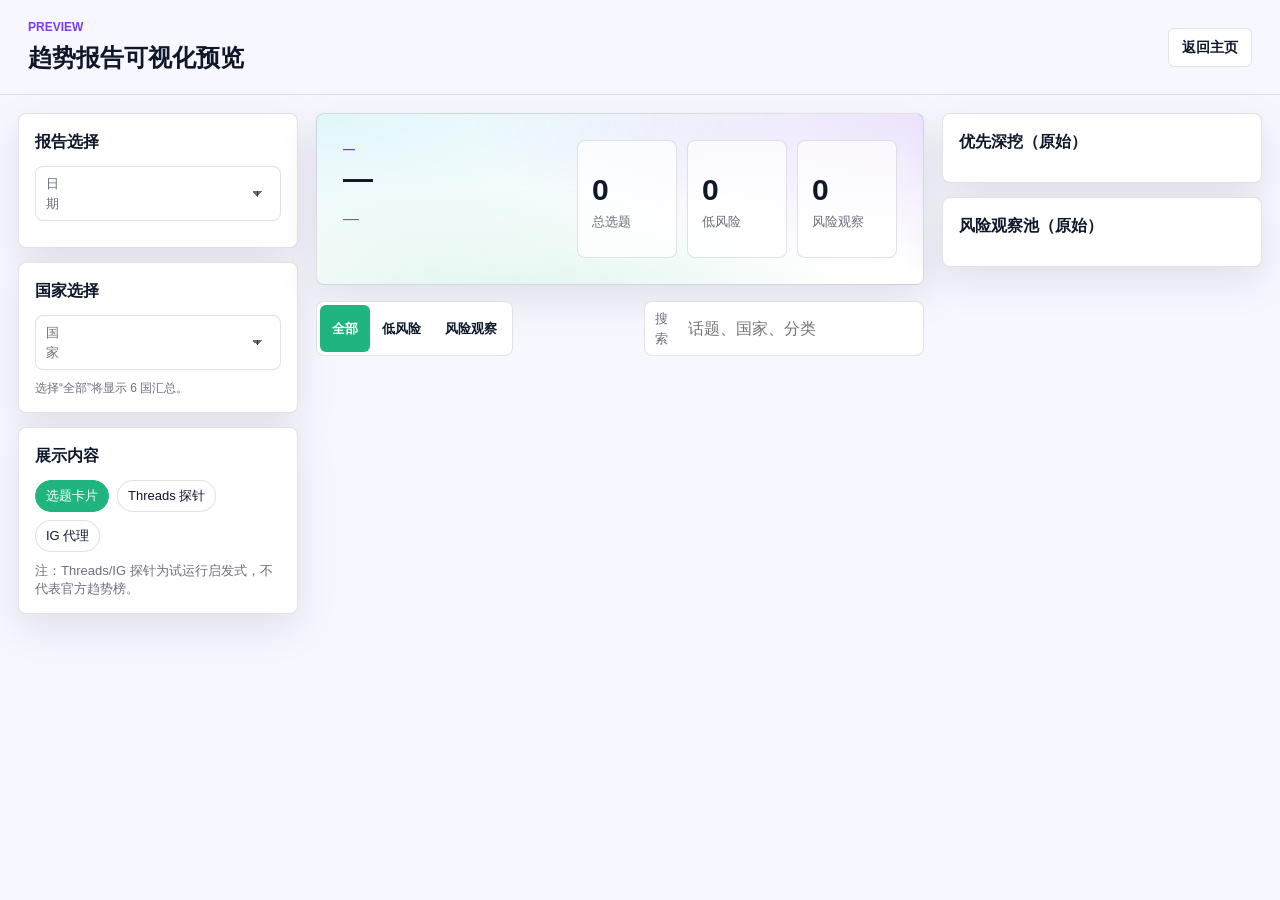
==== preview.html @ 1e67aeae "Add visual preview page" ====
<!doctype html>
<html lang="zh-CN">
  <head>
    <meta charset="utf-8" />
    <meta name="viewport" content="width=device-width, initial-scale=1" />
    <title>趋势报告可视化预览</title>
    <link rel="stylesheet" href="./styles.css" />
  </head>
  <body>
    <a class="skip-link" href="#main">Skip to content</a>
    <header class="topbar">
      <div>
        <p class="eyebrow">Preview</p>
        <h1>趋势报告可视化预览</h1>
      </div>
      <div class="top-actions">
        <a class="button" href="./index.html">返回主页</a>
      </div>
    </header>

    <main id="main" class="layout">
      <aside class="sidebar" aria-label="预览筛选">
        <section class="panel">
          <h2>报告选择</h2>
          <label class="search-box sidebar-search">
            <span>日期</span>
            <select id="pvReportSelect" aria-label="Report date"></select>
          </label>
          <p id="pvReportMeta" class="helper-text" aria-live="polite"></p>
        </section>

        <section class="panel">
          <h2>国家选择</h2>
          <label class="search-box sidebar-search">
            <span>国家</span>
            <select id="pvCountrySelect" aria-label="Country"></select>
          </label>
          <p class="helper-text">选择“全部”将显示 6 国汇总。</p>
        </section>

        <section class="panel compact">
          <h2>展示内容</h2>
          <div class="filter-list">
            <button class="filter-chip active" data-pv-tab="topics" type="button">选题卡片</button>
            <button class="filter-chip" data-pv-tab="threads" type="button">Threads 探针</button>
            <button class="filter-chip" data-pv-tab="ig" type="button">IG 代理</button>
          </div>
          <p class="helper-text">注：Threads/IG 探针为试运行启发式，不代表官方趋势榜。</p>
        </section>
      </aside>

      <section class="content">
        <section class="hero">
          <div>
            <p id="pvEyebrow" class="eyebrow">—</p>
            <h2 id="pvTitle">—</h2>
            <p id="pvSubtitle">—</p>
          </div>
          <div class="hero-metrics" aria-label="汇总指标">
            <div><strong id="pvTopicCount">0</strong><span>总选题</span></div>
            <div><strong id="pvLowCount">0</strong><span>低风险</span></div>
            <div><strong id="pvWatchCount">0</strong><span>风险观察</span></div>
          </div>
        </section>

        <section class="toolbar" aria-label="预览工具栏">
          <div class="segmented" role="group" aria-label="风险筛选">
            <button class="active" data-pv-risk="all" type="button">全部</button>
            <button data-pv-risk="low" type="button">低风险</button>
            <button data-pv-risk="watch" type="button">风险观察</button>
          </div>
          <label class="search-box">
            <span>搜索</span>
            <input id="pvSearch" type="search" placeholder="话题、国家、分类" />
          </label>
        </section>

        <section id="pvContent" class="country-sections" aria-live="polite"></section>
      </section>

      <aside class="rightbar">
        <section class="panel">
          <h2>优先深挖（原始）</h2>
          <ol id="pvPriority" class="priority-list"></ol>
        </section>
        <section class="panel">
          <h2>风险观察池（原始）</h2>
          <div id="pvRiskPool" class="risk-list"></div>
        </section>
      </aside>
    </main>

    <script src="./app.js?v=202605201706"></script>
    <script src="./preview.js"></script>
  </body>
</html>
---- styles.css ----
:root {
  /* Youthful, vibrant palette (light-only) */
  --bg: #f7f7ff;
  --surface: #ffffff;
  --surface-2: #f1f6ff;
  --text: #0f172a;
  --muted: rgba(15, 23, 42, 0.62);
  --line: rgba(15, 23, 42, 0.12);
  --green: #20b47e;
  --green-dark: #0e8d61;
  --amber: #ff8a00;
  --amber-bg: rgba(255, 138, 0, 0.16);
  --blue: #3b5bff;
  --blue-bg: rgba(59, 91, 255, 0.14);
  --red: #ff4d6d;
  --red-bg: rgba(255, 77, 109, 0.14);
  --shadow: 0 14px 42px rgba(15, 23, 42, 0.1);
  --focus: rgba(59, 91, 255, 0.45);
  --radius: 12px;
  --topbar-bg: rgba(247, 247, 255, 0.82);
  --accent-1: #7c3aed;
  --accent-1-bg: rgba(124, 58, 237, 0.14);
  --accent-2: #06b6d4;
  --accent-2-bg: rgba(6, 182, 212, 0.12);
}

* {
  box-sizing: border-box;
}

body {
  margin: 0;
  background: var(--bg);
  color: var(--text);
  font-family: -apple-system, BlinkMacSystemFont, "Segoe UI", "PingFang SC", "Microsoft YaHei", sans-serif;
  line-height: 1.5;
}

a {
  color: inherit;
}

.skip-link {
  position: absolute;
  left: 12px;
  top: 12px;
  padding: 10px 12px;
  border-radius: 999px;
  border: 1px solid var(--line);
  background: var(--surface);
  transform: translateY(-160%);
  transition: transform 180ms ease;
  z-index: 10;
}

.skip-link:focus {
  transform: translateY(0);
  outline: none;
  box-shadow: 0 0 0 4px var(--focus);
}

.helper-text {
  margin: 10px 0 0;
  color: var(--muted);
  font-size: 12px;
  line-height: 1.35;
}

.panel,
.country-card,
.hero {
  border-radius: var(--radius);
}

.status-banner {
  margin: 12px 28px 0;
  padding: 10px 12px;
  border-radius: 12px;
  border: 1px solid var(--line);
  background: #eaf7f1;
  color: var(--text);
  font-size: 14px;
  display: flex;
  gap: 10px;
  align-items: center;
  justify-content: space-between;
}

.status-banner.warn {
  background: var(--amber-bg);
  border-color: rgba(160, 92, 0, 0.35);
}

.status-banner .status-actions a {
  color: var(--blue);
  text-decoration: underline;
}

.topbar {
  position: sticky;
  top: 0;
  z-index: 5;
  display: flex;
  align-items: center;
  justify-content: space-between;
  gap: 24px;
  padding: 18px 28px;
  background: var(--topbar-bg);
  border-bottom: 1px solid var(--line);
  backdrop-filter: blur(14px);
}

h1,
h2,
h3,
p {
  margin: 0;
}

h1 {
  font-size: 24px;
  letter-spacing: 0;
}

h2 {
  font-size: 16px;
  letter-spacing: 0;
}

h3 {
  font-size: 16px;
  letter-spacing: 0;
}

.eyebrow {
  margin-bottom: 4px;
  color: var(--accent-1);
  font-size: 12px;
  font-weight: 700;
  letter-spacing: 0;
  text-transform: uppercase;
}

.top-actions {
  display: flex;
  flex-wrap: wrap;
  gap: 10px;
}

.button {
  display: inline-flex;
  align-items: center;
  min-height: 36px;
  padding: 8px 13px;
  border: 1px solid var(--line);
  border-radius: 6px;
  background: var(--surface);
  color: var(--text);
  font-size: 14px;
  font-weight: 650;
  text-decoration: none;
  cursor: pointer;
  transition: background 160ms ease, border-color 160ms ease, transform 120ms ease;
}

.button.primary {
  border-color: var(--green);
  background: var(--green);
  color: #fff;
}

.button:hover {
  border-color: rgba(96, 112, 107, 0.45);
}

.button:active {
  transform: translateY(1px);
}

.layout {
  display: grid;
  grid-template-columns: 280px minmax(0, 1fr) 320px;
  gap: 18px;
  padding: 18px;
}

.sidebar,
.rightbar {
  display: flex;
  flex-direction: column;
  gap: 14px;
}

.panel {
  padding: 16px;
  border: 1px solid var(--line);
  border-radius: 8px;
  background: var(--surface);
  box-shadow: var(--shadow);
}

.panel h2 {
  margin-bottom: 12px;
}

.panel.compact p {
  color: var(--muted);
  font-size: 13px;
}

.report-item,
.filter-chip,
.segmented button {
  border: 1px solid var(--line);
  background: var(--surface);
  color: var(--text);
  cursor: pointer;
}

.report-item {
  display: block;
  width: 100%;
  padding: 12px;
  border-radius: 8px;
  text-align: left;
}

.report-list {
  display: grid;
  gap: 8px;
}

.sidebar-search {
  min-width: 0;
  width: 100%;
  margin-bottom: 10px;
}

.report-list--compact {
  max-height: 360px;
  overflow: auto;
  padding-right: 2px;
}

.report-list--compact .report-item {
  padding: 10px;
}

.report-item.active {
  border-color: var(--green);
  background: var(--surface-2);
}

.report-item span {
  display: block;
  font-weight: 750;
}

.report-item small {
  display: block;
  margin-top: 3px;
  color: var(--muted);
}

.filter-list {
  display: flex;
  flex-wrap: wrap;
  gap: 8px;
}

.filter-chip {
  min-height: 32px;
  padding: 6px 10px;
  border-radius: 999px;
  font-size: 13px;
}

.filter-chip.active {
  border-color: var(--green);
  background: var(--green);
  color: #fff;
}

.content {
  min-width: 0;
}

.hero {
  display: grid;
  grid-template-columns: minmax(0, 1fr) 320px;
  gap: 20px;
  align-items: stretch;
  padding: 26px;
  border: 1px solid var(--line);
  border-radius: 8px;
  background:
    radial-gradient(900px 280px at 0% 0%, var(--accent-2-bg), transparent 55%),
    radial-gradient(760px 260px at 100% 0%, var(--accent-1-bg), transparent 60%),
    radial-gradient(680px 240px at 30% 120%, rgba(32, 180, 126, 0.16), transparent 55%),
    var(--surface);
  box-shadow: var(--shadow);
}

.hero h2 {
  margin-bottom: 10px;
  font-size: 30px;
  line-height: 1.15;
}

.hero p:not(.eyebrow) {
  max-width: 760px;
  color: var(--muted);
}

.hero-metrics {
  display: grid;
  grid-template-columns: repeat(3, 1fr);
  gap: 10px;
}

.hero-metrics div {
  display: flex;
  flex-direction: column;
  justify-content: center;
  min-height: 118px;
  padding: 14px;
  border: 1px solid var(--line);
  border-radius: 8px;
  background: rgba(255, 255, 255, 0.72);
}

.hero-metrics strong {
  font-size: 30px;
}

.hero-metrics span {
  color: var(--muted);
  font-size: 13px;
}

.toolbar {
  display: flex;
  justify-content: space-between;
  gap: 12px;
  margin: 16px 0;
}

.segmented,
.language-switch {
  display: inline-flex;
  padding: 3px;
  border: 1px solid var(--line);
  border-radius: 8px;
  background: var(--surface);
}

.segmented button,
.language-switch button {
  min-height: 34px;
  padding: 6px 12px;
  border: 0;
  border-radius: 6px;
  background: transparent;
  color: var(--text);
  cursor: pointer;
  font-weight: 650;
}

.segmented button.active,
.language-switch button.active {
  background: var(--green);
  color: #fff;
}

.search-box {
  display: flex;
  align-items: center;
  gap: 8px;
  min-width: 0;
  padding: 7px 10px;
  border: 1px solid var(--line);
  border-radius: 8px;
  background: var(--surface);
}

.toolbar .search-box {
  min-width: 280px;
}

.sidebar .search-box {
  width: 100%;
}

.search-box span {
  color: var(--muted);
  font-size: 13px;
}

.search-box input {
  min-width: 0;
  flex: 1 1 auto;
  width: 100%;
  border: 0;
  outline: 0;
  background: transparent;
  color: var(--text);
  font: inherit;
}

.search-box select {
  min-width: 0;
  flex: 1 1 auto;
  width: 100%;
  border: 0;
  outline: 0;
  background: transparent;
  color: var(--text);
  font: inherit;
  appearance: none;
  -webkit-appearance: none;
  padding-right: 20px;
  text-overflow: ellipsis;
  white-space: nowrap;
  overflow: hidden;
  background-image: linear-gradient(45deg, transparent 50%, var(--muted) 50%),
    linear-gradient(135deg, var(--muted) 50%, transparent 50%);
  background-position:
    calc(100% - 12px) 50%,
    calc(100% - 7px) 50%;
  background-size: 6px 6px, 6px 6px;
  background-repeat: no-repeat;
}

button:focus-visible,
a:focus-visible,
select:focus-visible,
input:focus-visible {
  outline: none;
  box-shadow: 0 0 0 4px var(--focus);
  border-radius: 10px;
}

@media (prefers-reduced-motion: reduce) {
  * {
    scroll-behavior: auto !important;
    transition: none !important;
    animation: none !important;
  }
}

.country-sections {
  display: grid;
  gap: 16px;
}

.country-card {
  border: 1px solid var(--line);
  border-radius: 8px;
  background: var(--surface);
  box-shadow: var(--shadow);
  overflow: hidden;
}

.country-head {
  display: flex;
  align-items: center;
  justify-content: space-between;
  gap: 14px;
  padding: 18px;
  border-bottom: 1px solid var(--line);
}

.country-head p {
  color: var(--muted);
  font-size: 13px;
}

.country-meta {
  display: flex;
  gap: 8px;
  flex-wrap: wrap;
  justify-content: flex-end;
}

.badge {
  display: inline-flex;
  align-items: center;
  min-height: 26px;
  padding: 4px 8px;
  border-radius: 999px;
  background: var(--surface-2);
  color: var(--muted);
  font-size: 12px;
  font-weight: 700;
}

.badge.low {
  background: #e9f7ef;
  color: var(--green-dark);
}

.badge.watch {
  background: var(--amber-bg);
  color: var(--amber);
}

.topic-grid {
  display: grid;
  grid-template-columns: repeat(2, minmax(0, 1fr));
  gap: 10px;
  padding: 14px;
}

.topic-card {
  display: grid;
  gap: 10px;
  padding: 14px;
  border: 1px solid var(--line);
  border-radius: 8px;
  background: #fff;
}

.topic-card.watch {
  background: linear-gradient(0deg, rgba(255, 244, 223, 0.55), rgba(255, 244, 223, 0.55)), #fff;
}

.topic-title {
  display: flex;
  align-items: flex-start;
  justify-content: space-between;
  gap: 10px;
}

.topic-title strong {
  overflow-wrap: anywhere;
}

.topic-card p {
  color: var(--muted);
  font-size: 13px;
}

.links {
  display: flex;
  flex-wrap: wrap;
  gap: 8px;
}

.links a {
  display: inline-flex;
  align-items: center;
  min-height: 30px;
  padding: 5px 9px;
  border-radius: 6px;
  background: var(--blue-bg);
  color: var(--blue);
  font-size: 13px;
  font-weight: 700;
  text-decoration: none;
}

.priority-list,
.risk-list {
  display: grid;
  gap: 10px;
  margin: 0;
  padding: 0;
}

.priority-list {
  padding-left: 20px;
}

.priority-list li {
  padding-left: 4px;
}

.priority-list strong,
.risk-item strong {
  display: block;
  overflow-wrap: anywhere;
}

.priority-list span,
.risk-item span {
  display: block;
  color: var(--muted);
  font-size: 12px;
}

.risk-item {
  padding: 10px;
  border: 1px solid var(--line);
  border-radius: 8px;
  background: var(--red-bg);
}

.risk-item span {
  color: var(--red);
}

.toast {
  position: fixed;
  right: 18px;
  bottom: 18px;
  transform: translateY(80px);
  padding: 10px 14px;
  border-radius: 8px;
  background: var(--green-dark);
  color: #fff;
  opacity: 0;
  transition: 0.2s ease;
}

.toast.show {
  transform: translateY(0);
  opacity: 1;
}

@media (max-width: 1180px) {
  .layout {
    grid-template-columns: 240px minmax(0, 1fr);
  }

  .rightbar {
    grid-column: 1 / -1;
    display: grid;
    grid-template-columns: repeat(3, 1fr);
  }

  .hero {
    grid-template-columns: 1fr;
  }
}

@media (max-width: 820px) {
  .topbar,
  .toolbar,
  .country-head {
    align-items: stretch;
    flex-direction: column;
  }

  .layout {
    grid-template-columns: 1fr;
    padding: 12px;
  }

  .rightbar {
    grid-template-columns: 1fr;
  }

  .topic-grid {
    grid-template-columns: 1fr;
  }

  .hero-metrics {
    grid-template-columns: 1fr;
  }

  .search-box {
    min-width: 0;
  }
}
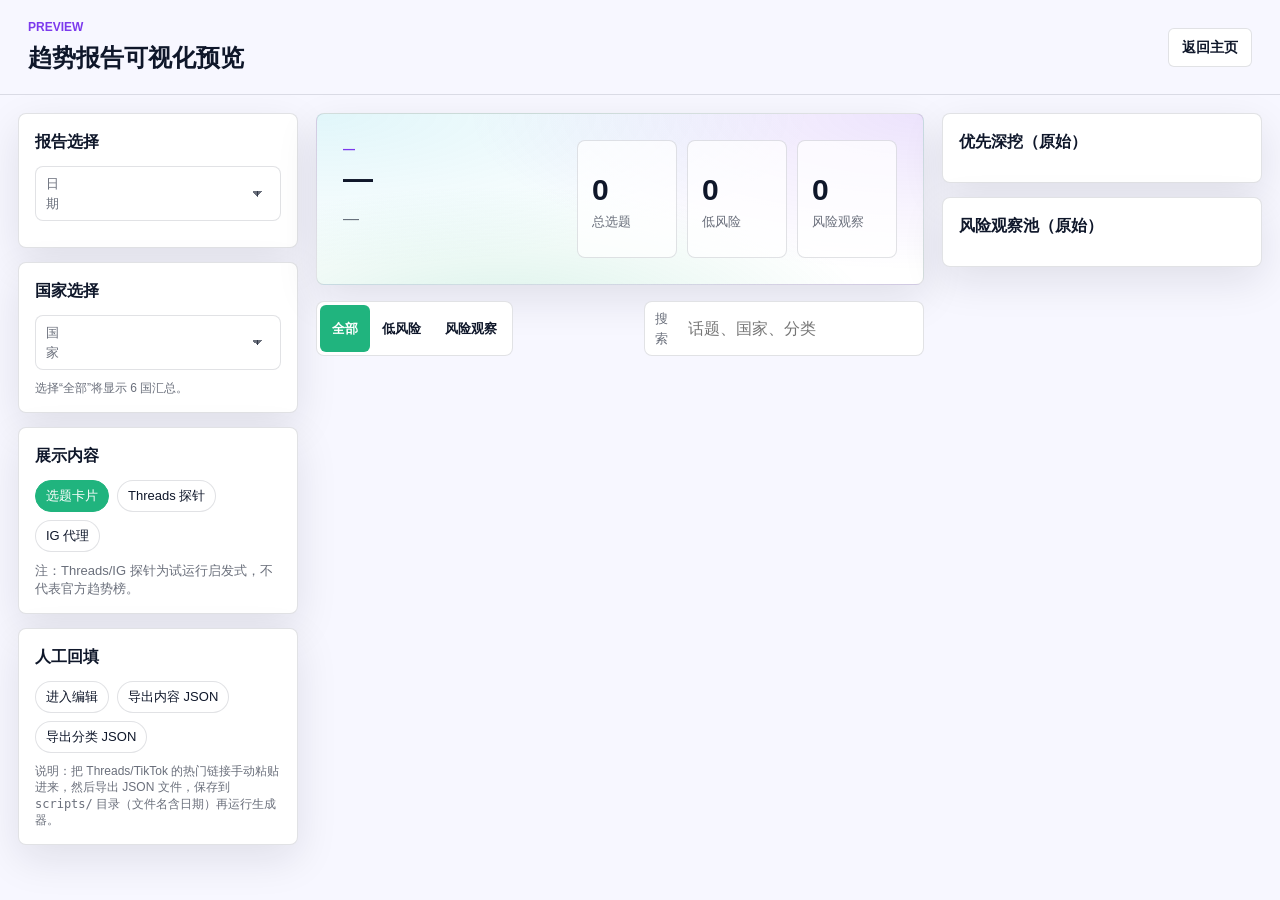
==== commit 9a5a7dbd: "Add manual editor to preview" ====
--- a/preview.html
+++ b/preview.html
@@ -47,6 +47,19 @@
           </div>
           <p class="helper-text">注：Threads/IG 探针为试运行启发式，不代表官方趋势榜。</p>
         </section>
+
+        <section class="panel">
+          <h2>人工回填</h2>
+          <div class="filter-list">
+            <button id="pvEditToggle" class="filter-chip" type="button">进入编辑</button>
+            <button id="pvExportSignals" class="filter-chip" type="button">导出内容 JSON</button>
+            <button id="pvExportOverrides" class="filter-chip" type="button">导出分类 JSON</button>
+          </div>
+          <p class="helper-text">
+            说明：把 Threads/TikTok 的热门链接手动粘贴进来，然后导出 JSON 文件，保存到
+            <code>scripts/</code> 目录（文件名含日期）再运行生成器。
+          </p>
+        </section>
       </aside>
 
       <section class="content">
@@ -90,7 +103,80 @@
       </aside>
     </main>
 
-    <script src="./app.js?v=202605201706"></script>
+    <dialog id="pvEditor" class="pv-dialog">
+      <form method="dialog" class="pv-dialog-inner">
+        <header class="pv-dialog-head">
+          <div>
+            <p class="eyebrow">Manual Verify</p>
+            <h2 id="pvEditorTitle">—</h2>
+            <p id="pvEditorMeta" class="helper-text">—</p>
+          </div>
+          <button class="button" value="cancel" type="submit">关闭</button>
+        </header>
+
+        <div class="pv-form">
+          <label>
+            <span>二次确认分类（可选）</span>
+            <select id="pvEditorType">
+              <option value="">不覆盖</option>
+              <option value="Sports / Event">Sports / Event</option>
+              <option value="Drama / Variety / Entertainment">Drama / Variety / Entertainment</option>
+              <option value="Music / Show / Release">Music / Show / Release</option>
+              <option value="Celebrity / Fandom">Celebrity / Fandom</option>
+              <option value="Brand / Consumer">Brand / Consumer</option>
+              <option value="Travel / Local Event">Travel / Local Event</option>
+              <option value="General / To Classify">General / To Classify</option>
+            </select>
+          </label>
+
+          <label>
+            <span>风险（可选）</span>
+            <select id="pvEditorRisk">
+              <option value="">不覆盖</option>
+              <option value="Low">Low</option>
+              <option value="Political / Controversy">Political / Controversy</option>
+              <option value="Legal / Fraud">Legal / Fraud</option>
+              <option value="Medical / Sensitive">Medical / Sensitive</option>
+              <option value="Disaster / Memorial">Disaster / Memorial</option>
+              <option value="Speculation / Crypto-Shill Risk">Speculation / Crypto-Shill Risk</option>
+              <option value="Adult / Low-Quality Ad Risk">Adult / Low-Quality Ad Risk</option>
+            </select>
+          </label>
+
+          <label>
+            <span>Threads Top（每行 1 个链接）</span>
+            <textarea id="pvEditorThreadsTop" rows="4" placeholder="https://www.threads.com/..."></textarea>
+          </label>
+
+          <label>
+            <span>Threads Recent（每行 1 个链接）</span>
+            <textarea id="pvEditorThreadsRecent" rows="3" placeholder="https://www.threads.com/..."></textarea>
+          </label>
+
+          <label>
+            <span>TikTok Top（每行 1 个链接）</span>
+            <textarea id="pvEditorTikTokTop" rows="4" placeholder="https://www.tiktok.com/@.../video/..."></textarea>
+          </label>
+
+          <label>
+            <span>TikTok Recent（每行 1 个链接）</span>
+            <textarea id="pvEditorTikTokRecent" rows="3" placeholder="https://www.tiktok.com/@.../video/..."></textarea>
+          </label>
+
+          <label>
+            <span>备注（可选）</span>
+            <input id="pvEditorNote" type="text" placeholder="例如：Top tab 取前 3 条" />
+          </label>
+        </div>
+
+        <footer class="pv-dialog-foot">
+          <button id="pvEditorSave" class="button primary" value="default" type="submit">保存</button>
+          <button id="pvEditorClear" class="button" value="default" type="button">清空此条</button>
+        </footer>
+      </form>
+    </dialog>
+
+    <script src="./app.js?v=202605201739"></script>
     <script src="./preview.js"></script>
   </body>
 </html>
--- a/styles.css
+++ b/styles.css
@@ -53,6 +53,81 @@
   z-index: 10;
 }
 
+.pv-dialog {
+  width: min(840px, calc(100vw - 24px));
+  border: 1px solid var(--line);
+  border-radius: var(--radius);
+  background: var(--surface);
+  box-shadow: var(--shadow);
+  padding: 0;
+}
+
+.pv-dialog::backdrop {
+  background: rgba(15, 23, 42, 0.42);
+}
+
+.pv-dialog-inner {
+  padding: 18px;
+}
+
+.pv-dialog-head {
+  display: flex;
+  align-items: flex-start;
+  justify-content: space-between;
+  gap: 14px;
+  margin-bottom: 14px;
+}
+
+.pv-form {
+  display: grid;
+  grid-template-columns: 1fr 1fr;
+  gap: 12px;
+}
+
+.pv-form label {
+  display: flex;
+  flex-direction: column;
+  gap: 6px;
+  padding: 10px;
+  border: 1px solid var(--line);
+  border-radius: var(--radius);
+  background: var(--surface-2);
+}
+
+.pv-form label span {
+  color: var(--muted);
+  font-size: 12px;
+  font-weight: 700;
+}
+
+.pv-form textarea,
+.pv-form input,
+.pv-form select {
+  border: 1px solid rgba(15, 23, 42, 0.14);
+  border-radius: 10px;
+  padding: 10px 10px;
+  background: var(--surface);
+  color: var(--text);
+  font: inherit;
+}
+
+.pv-form textarea {
+  resize: vertical;
+}
+
+.pv-dialog-foot {
+  display: flex;
+  justify-content: flex-end;
+  gap: 10px;
+  margin-top: 14px;
+}
+
+@media (max-width: 820px) {
+  .pv-form {
+    grid-template-columns: 1fr;
+  }
+}
+
 .skip-link:focus {
   transform: translateY(0);
   outline: none;
@@ -524,6 +599,23 @@
   background: linear-gradient(0deg, rgba(255, 244, 223, 0.55), rgba(255, 244, 223, 0.55)), #fff;
 }
 
+.signal-row {
+  margin-top: 2px;
+}
+
+.signal-badge {
+  display: inline-flex;
+  align-items: center;
+  min-height: 24px;
+  padding: 3px 8px;
+  border-radius: 999px;
+  background: rgba(32, 180, 126, 0.12);
+  color: var(--green-dark);
+  border: 1px solid rgba(32, 180, 126, 0.28);
+  font-size: 12px;
+  font-weight: 750;
+}
+
 .topic-title {
   display: flex;
   align-items: flex-start;
